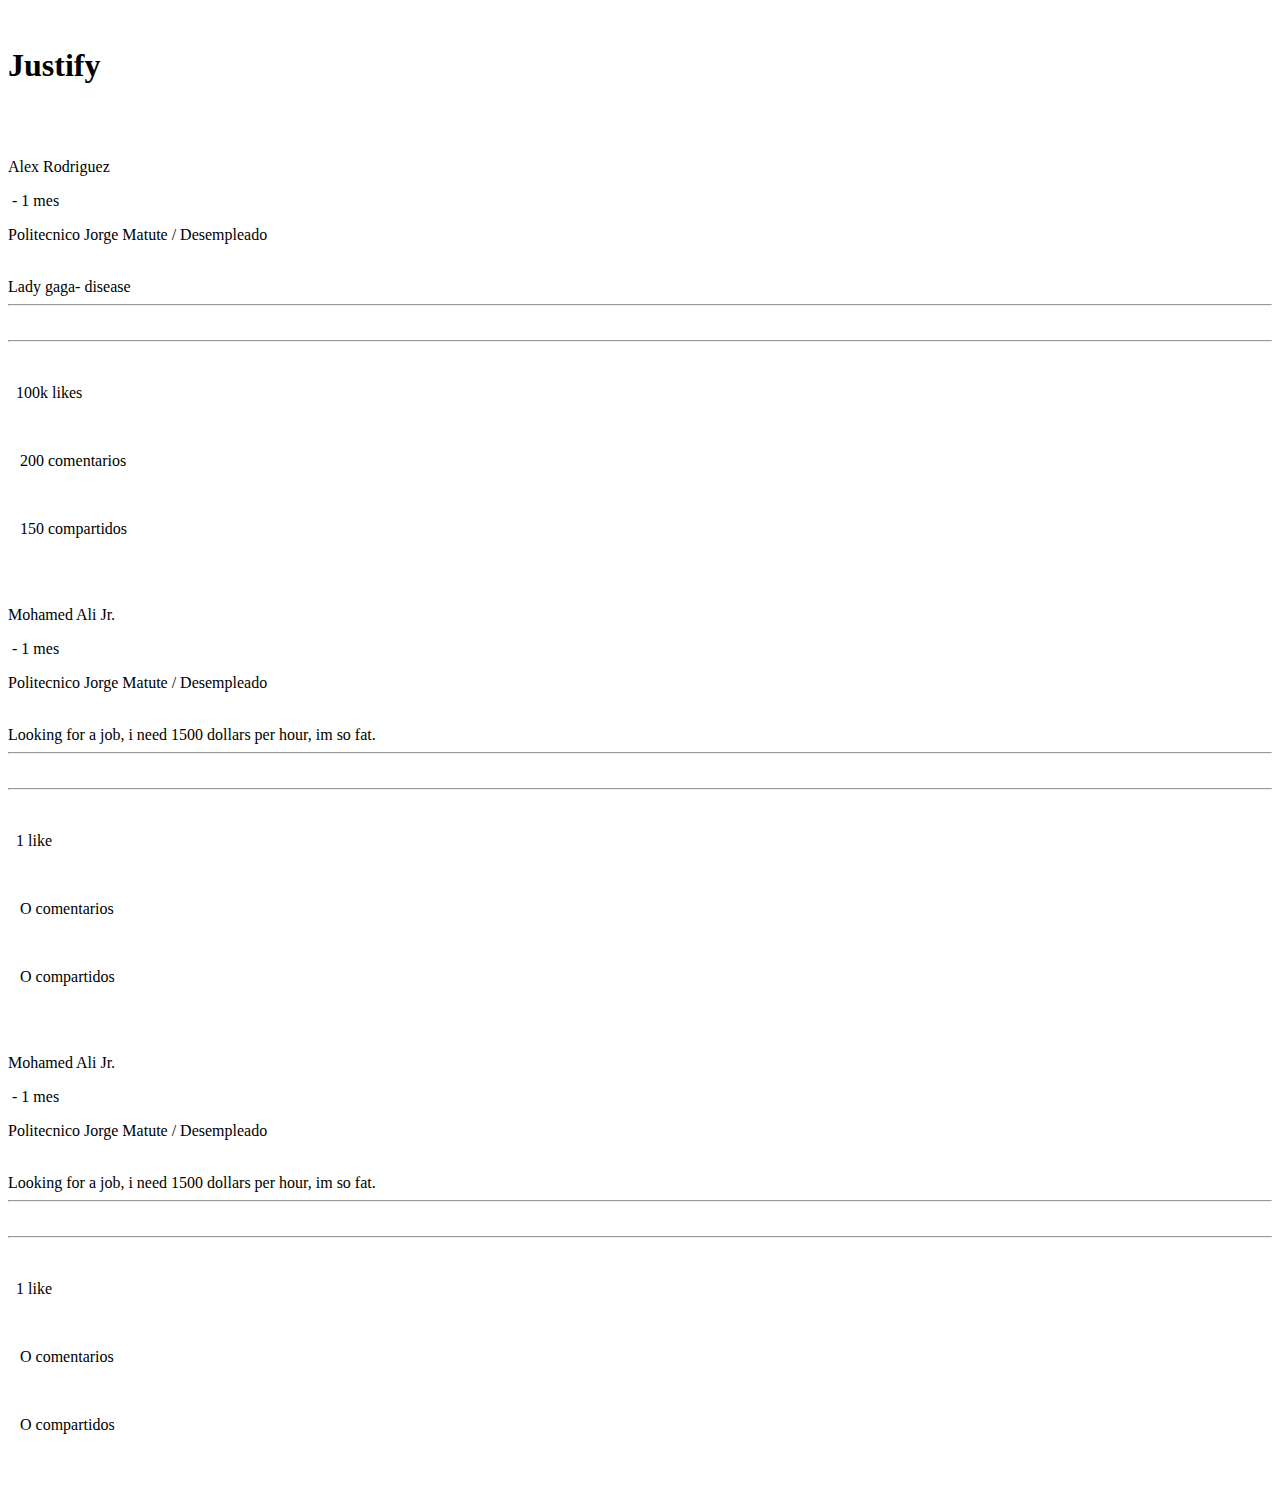
==== juts/html/index.html @ 2f1d670e "Add files via upload" ====
<!DOCTYPE html>
<html lang="en">
<head>
    <meta charset="UTF-8">
    <meta name="viewport" content="width=device-width, initial-scale=1.0">
    <link rel="stylesheet" href="/css/index.css">

    <link rel="preconnect" href="https://fonts.googleapis.com">
    <link rel="preconnect" href="https://fonts.gstatic.com" crossorigin>
    <link href="https://fonts.googleapis.com/css2?family=Bungee+Shade&display=swap" rel="stylesheet">

    <title>Justify</title>
</head>
<body>
    <div class="logo">
        
        <div class="margin">
            <img class="ajustes iconos" src="/img/Logo oficial.png" alt="">
            <h1 class="ache1">Justify</h1>
        </div>
        <img class="ajustes iconos2" src="/img/buscar.png" alt="">
        <img class="mensajes iconos2" src="/img/image.png" alt="">
    </div>
    
    <div class="Publicaciones">

        <div class="perfil-texto">
            <div class="perfil">
                <div class="perfil2">
                    <img class="ftPerfil iconos" src="/img/PerfilAlex.jpeg" alt="">
                    <div class="datos-perfil">
                        <div class="nombre">
                            <p class="NombreU">Alex Rodriguez</p>
                            <p class="chico">&nbsp;- 1 mes</p>
                        </div>
                        <div class="escuela">
                            <p class="chico">Politecnico Jorge Matute / Desempleado</p>
                        </div>
                    </div>
                </div>   
                <div class="EmpleadoSi2"> 
                    <img class="ajustes iconos" src="/img/logopoli2.jpg" alt="">
                    <img class="mensajes iconos2" src="/img/tres-puntos.png" alt="">
                </div>
            </div>
            <div class="texto">
                Lady gaga- disease
            </div>
        </div>
        <hr class="hrPubli">
        <div class="fotos">
            <img class="imagen" src="/img/agregar.png" alt="">
            

        </div>
            <hr class="hrPubli">
        <div class="interaccion">
            <div class="dInt">
                <img class="iconos3" src="/img/corazon.png" alt="">
                <p class="Ticonos3">&nbsp;&nbsp;100k likes</p>
            </div>
            <div class="dInt">
               <img class="iconos3" src="/img/comentario.png" alt="">
                <p class="Ticonos3">&nbsp;&nbsp; 200 comentarios</p>
            </div>

            <div class="dInt">
                <img class="iconos3" src="/img/enviar.png" alt="">
                 <p class="Ticonos3">&nbsp;&nbsp; 150 compartidos</p>
             </div>
            
            <div class="dInt2">
                <img src="/img/opciones.png" alt="" class="iconos3">
            </div>
        </div>
    </div>
    
    <div class="Publicaciones">

        <div class="perfil-texto">
            <div class="perfil">
                <div class="perfil2">
                    <img class="ftPerfil iconos" src="/img/mohamed.png" alt="">
                    <div class="datos-perfil">
                        <div class="nombre">
                            <p class="NombreU">Mohamed Ali Jr.</p>
                            <p class="chico">&nbsp;- 1 mes</p>
                        </div>
                        <div class="escuela">
                            <p class="chico">Politecnico Jorge Matute / Desempleado</p>
                        </div>
                    </div>
                </div>   
                <div class="EmpleadoSi2"> 
                    <img class="ajustes iconos" src="/img/logopoli2.jpg" alt="">
                    <img class="mensajes iconos2" src="/img/tres-puntos.png" alt="">
                </div>
            </div>
            <div class="texto">
                Looking for a job, i need 1500 dollars per hour, im so fat.
            </div>
        </div>
        <hr class="hrPubli">
        <div class="fotos">
            <img class="imagen" src="/img/cv mohamed.webp" alt="">
            <img class="imagen" src="/img/polilogo.jpg" alt="">

        </div>
            <hr class="hrPubli">
        <div class="interaccion">
            <div class="dInt">
                <img class="iconos3" src="/img/me-gusta.png" alt="">
                <p class="Ticonos3">&nbsp;&nbsp;1 like</p>
            </div>
            <div class="dInt">
               <img class="iconos3" src="/img/comentario.png" alt="">
                <p class="Ticonos3">&nbsp;&nbsp; O comentarios</p>
            </div>
            <div class="dInt">
                <img class="iconos3" src="/img/enviar.png" alt="">
                 <p class="Ticonos3">&nbsp;&nbsp; O compartidos</p>
             </div>
            <div class="dInt2">
                <img src="/img/opciones.png" alt="" class="iconos3">
            </div>
        </div>
    </div>

    <div class="Publicaciones">

        <div class="perfil-texto">
            <div class="perfil">
                <div class="perfil2">
                    <img class="ftPerfil iconos" src="/img/mohamed.png" alt="">
                    <div class="datos-perfil">
                        <div class="nombre">
                            <p class="NombreU">Mohamed Ali Jr.</p>
                            <p class="chico">&nbsp;- 1 mes</p>
                        </div>
                        <div class="escuela">
                            <p class="chico">Politecnico Jorge Matute / Desempleado</p>
                        </div>
                    </div>
                </div>   
                <div class="EmpleadoSi2"> 
                    <img class="ajustes iconos" src="/img/logopoli2.jpg" alt="">
                    <img class="mensajes iconos2" src="/img/tres-puntos.png" alt="">
                </div>
            </div>
            <div class="texto">
                Looking for a job, i need 1500 dollars per hour, im so fat.
            </div>
        </div>
        <hr class="hrPubli">
        <div class="fotos">
            <img class="imagen" src="/img/cv mohamed.webp" alt="">
            <img class="imagen" src="/img/polilogo.jpg" alt="">

        </div>
            <hr class="hrPubli">
        <div class="interaccion">
            <div class="dInt">
                <img class="iconos3" src="/img/me-gusta.png" alt="">
                <p class="Ticonos3">&nbsp;&nbsp;1 like</p>
            </div>
            <div class="dInt">
               <img class="iconos3" src="/img/comentario.png" alt="">
                <p class="Ticonos3">&nbsp;&nbsp; O comentarios</p>
            </div>
            <div class="dInt">
                <img class="iconos3" src="/img/enviar.png" alt="">
                 <p class="Ticonos3">&nbsp;&nbsp; O compartidos</p>
             </div>
            <div class="dInt2">
                <img src="/img/opciones.png" alt="" class="iconos3">
            </div>
        </div>
    </div>
    
    <div class="Fin">
        <a class="abajo" href=""><img class="graduado iconos2 abajo" src="/img/perfil.png" alt=""></a>
        <a class="abajo" href="/html/index.html"><img class="casa iconos2 abajo" src="/img/casa.png" alt=""></a>
        <a class="abajo" href=""><img class="trabajo iconos2 abajo" src="/img/agregar.png" alt=""></a>
        <a class="abajo" href="trabajo.html"><img class="trabajo iconos2 abajo" src="/img/trabajo.png" alt=""></a>
        <a class="abajo" href=""><img class="trabajo iconos2 abajo" src="/img/activo.png" alt=""></a>
    </div>
</body>
</html>
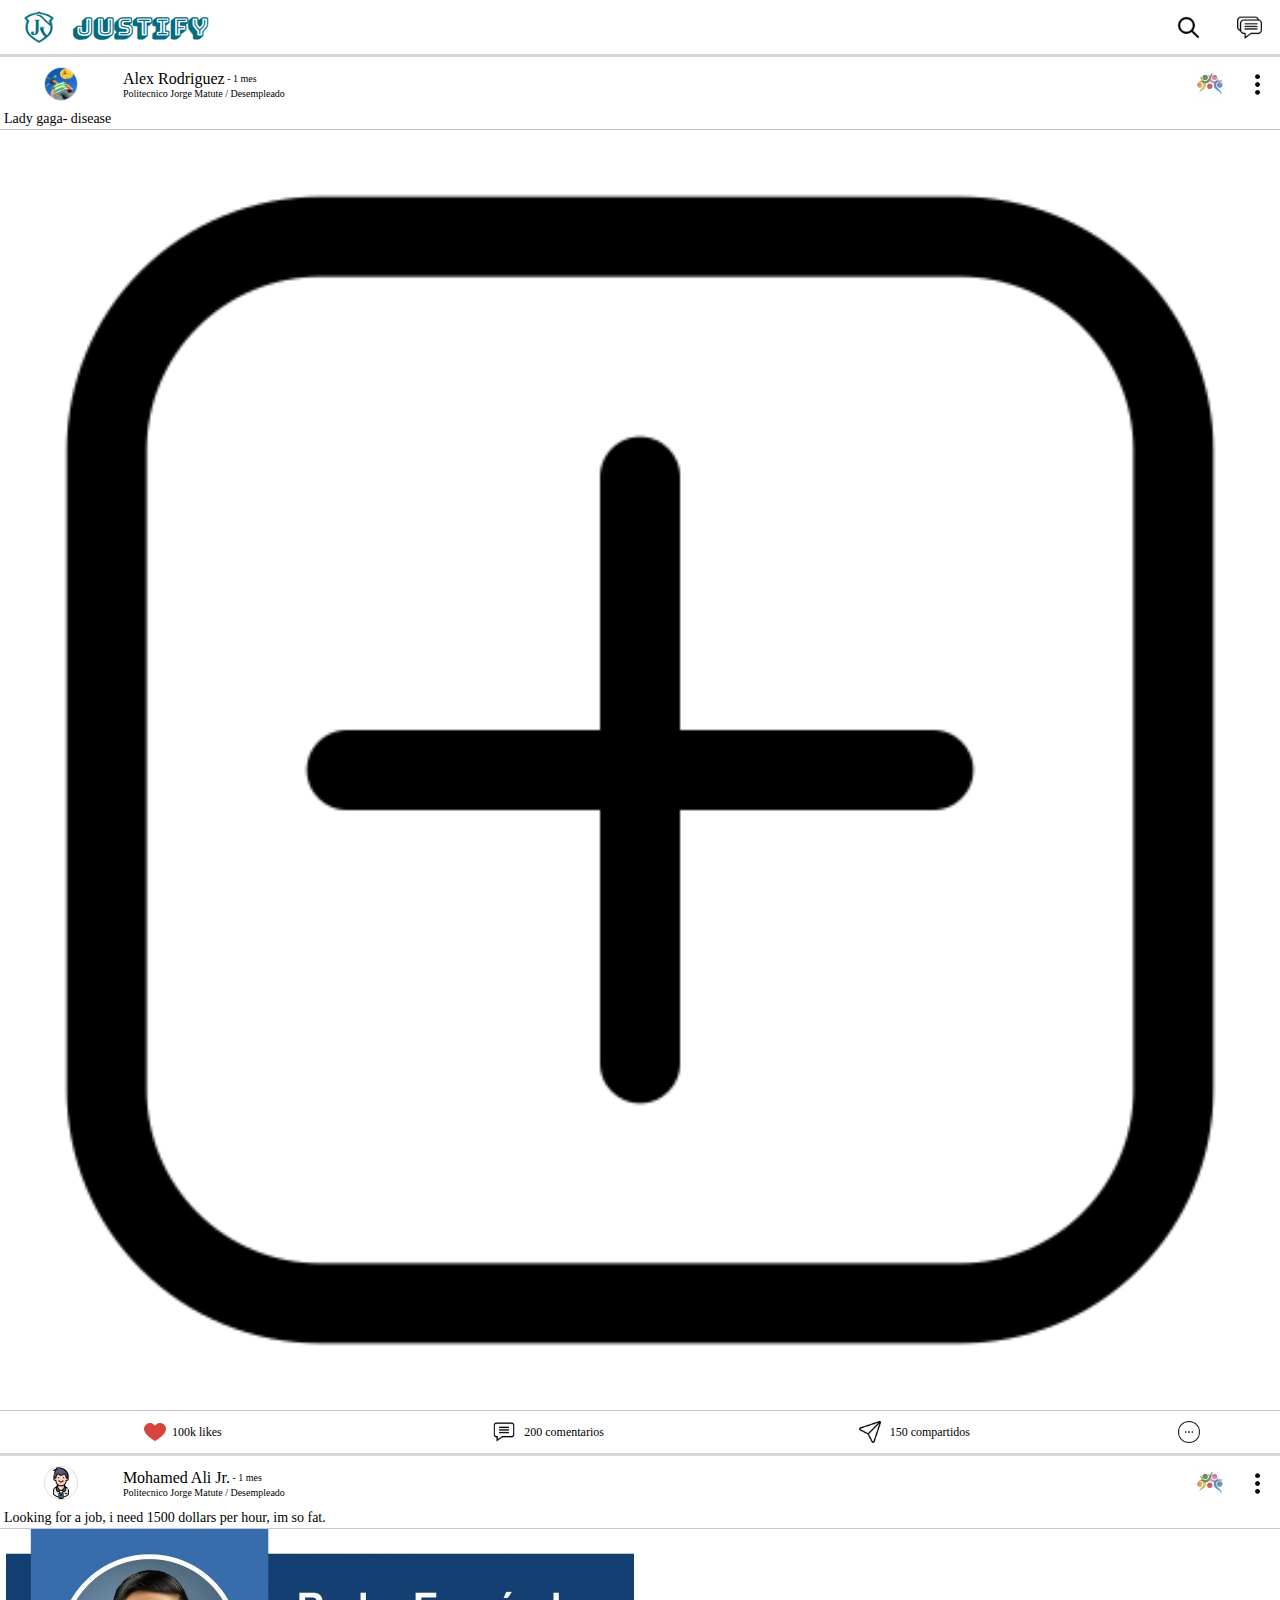
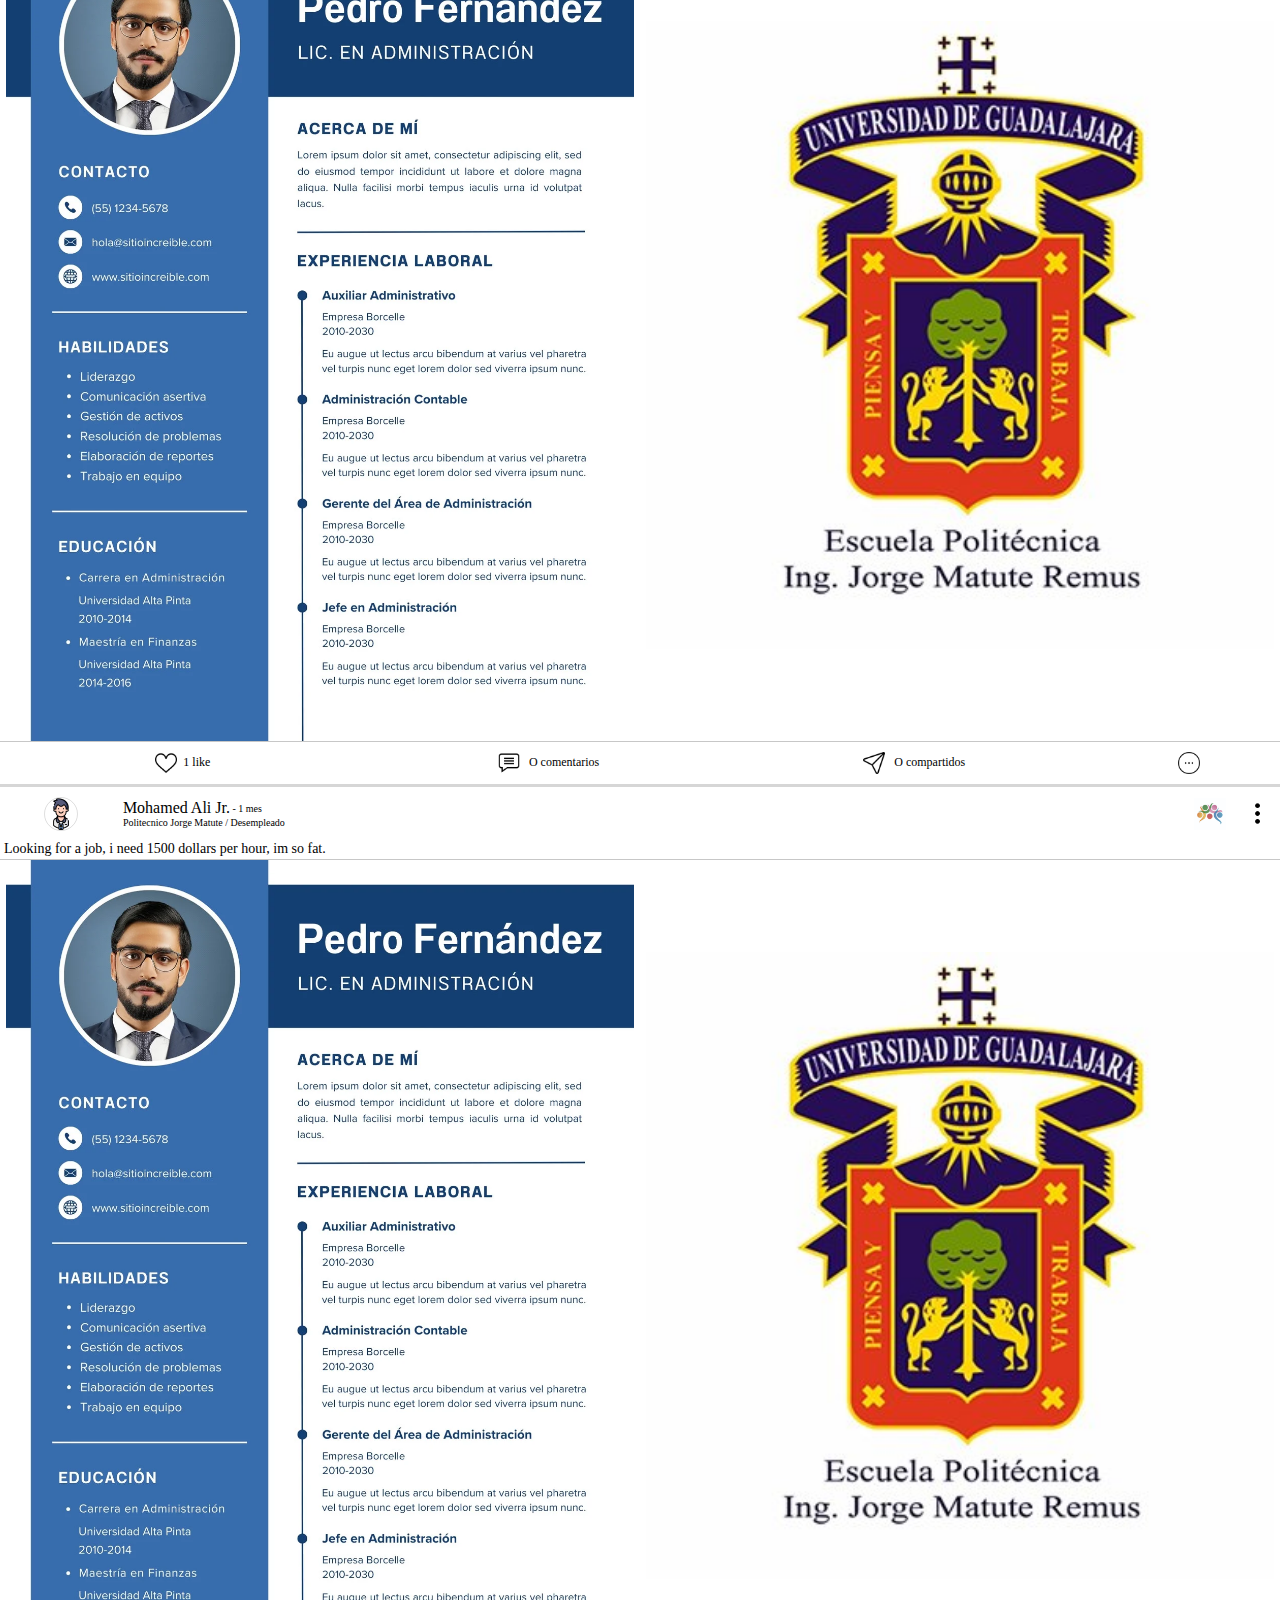
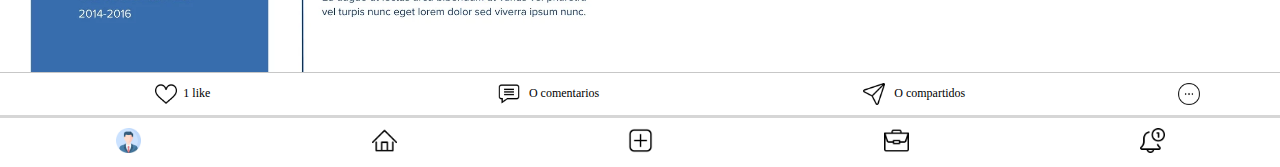
==== commit b10e14ce: "Co-authored-by: Angela212229 <Angela212229@users.noreply.github.com> Co-authored-by: RemMau <RemMau@" ====
--- a/juts/html/index.html
+++ b/juts/html/index.html
@@ -3,7 +3,7 @@
 <head>
     <meta charset="UTF-8">
     <meta name="viewport" content="width=device-width, initial-scale=1.0">
-    <link rel="stylesheet" href="/css/index.css">
+    <link rel="stylesheet" href="/juts/css/index.css">
 
     <link rel="preconnect" href="https://fonts.googleapis.com">
     <link rel="preconnect" href="https://fonts.gstatic.com" crossorigin>
@@ -15,11 +15,11 @@
     <div class="logo">
         
         <div class="margin">
-            <img class="ajustes iconos" src="/img/Logo oficial.png" alt="">
+            <img class="ajustes iconos" src="/juts/img/Logo oficial.png" alt="">
             <h1 class="ache1">Justify</h1>
         </div>
-        <img class="ajustes iconos2" src="/img/buscar.png" alt="">
-        <img class="mensajes iconos2" src="/img/image.png" alt="">
+        <img class="ajustes iconos2" src="/juts/img/buscar.png" alt="">
+        <img class="mensajes iconos2" src="/juts/img/image.png" alt="">
     </div>
     
     <div class="Publicaciones">
@@ -27,7 +27,7 @@
         <div class="perfil-texto">
             <div class="perfil">
                 <div class="perfil2">
-                    <img class="ftPerfil iconos" src="/img/PerfilAlex.jpeg" alt="">
+                    <img class="ftPerfil iconos" src="/juts/img/PerfilAlex.jpeg" alt="">
                     <div class="datos-perfil">
                         <div class="nombre">
                             <p class="NombreU">Alex Rodriguez</p>
@@ -39,8 +39,8 @@
                     </div>
                 </div>   
                 <div class="EmpleadoSi2"> 
-                    <img class="ajustes iconos" src="/img/logopoli2.jpg" alt="">
-                    <img class="mensajes iconos2" src="/img/tres-puntos.png" alt="">
+                    <img class="ajustes iconos" src="/juts/img/logopoli2.jpg" alt="">
+                    <img class="mensajes iconos2" src="/juts/img/tres-puntos.png" alt="">
                 </div>
             </div>
             <div class="texto">
@@ -49,28 +49,28 @@
         </div>
         <hr class="hrPubli">
         <div class="fotos">
-            <img class="imagen" src="/img/agregar.png" alt="">
+            <img class="imagen" src="/juts/img/agregar.png" alt="">
             
 
         </div>
             <hr class="hrPubli">
         <div class="interaccion">
             <div class="dInt">
-                <img class="iconos3" src="/img/corazon.png" alt="">
+                <img class="iconos3" src="/juts/img/corazon.png" alt="">
                 <p class="Ticonos3">&nbsp;&nbsp;100k likes</p>
             </div>
             <div class="dInt">
-               <img class="iconos3" src="/img/comentario.png" alt="">
+               <img class="iconos3" src="/juts/img/comentario.png" alt="">
                 <p class="Ticonos3">&nbsp;&nbsp; 200 comentarios</p>
             </div>
 
             <div class="dInt">
-                <img class="iconos3" src="/img/enviar.png" alt="">
+                <img class="iconos3" src="/juts/img/enviar.png" alt="">
                  <p class="Ticonos3">&nbsp;&nbsp; 150 compartidos</p>
              </div>
             
             <div class="dInt2">
-                <img src="/img/opciones.png" alt="" class="iconos3">
+                <img src="/juts/img/opciones.png" alt="" class="iconos3">
             </div>
         </div>
     </div>
@@ -80,7 +80,7 @@
         <div class="perfil-texto">
             <div class="perfil">
                 <div class="perfil2">
-                    <img class="ftPerfil iconos" src="/img/mohamed.png" alt="">
+                    <img class="ftPerfil iconos" src="/juts/img/mohamed.png" alt="">
                     <div class="datos-perfil">
                         <div class="nombre">
                             <p class="NombreU">Mohamed Ali Jr.</p>
@@ -92,8 +92,8 @@
                     </div>
                 </div>   
                 <div class="EmpleadoSi2"> 
-                    <img class="ajustes iconos" src="/img/logopoli2.jpg" alt="">
-                    <img class="mensajes iconos2" src="/img/tres-puntos.png" alt="">
+                    <img class="ajustes iconos" src="/juts/img/logopoli2.jpg" alt="">
+                    <img class="mensajes iconos2" src="/juts/img/tres-puntos.png" alt="">
                 </div>
             </div>
             <div class="texto">
@@ -102,26 +102,26 @@
         </div>
         <hr class="hrPubli">
         <div class="fotos">
-            <img class="imagen" src="/img/cv mohamed.webp" alt="">
-            <img class="imagen" src="/img/polilogo.jpg" alt="">
+            <img class="imagen" src="/juts/img/cv mohamed.webp" alt="">
+            <img class="imagen" src="/juts/img/polilogo.jpg" alt="">
 
         </div>
             <hr class="hrPubli">
         <div class="interaccion">
             <div class="dInt">
-                <img class="iconos3" src="/img/me-gusta.png" alt="">
+                <img class="iconos3" src="/juts/img/me-gusta.png" alt="">
                 <p class="Ticonos3">&nbsp;&nbsp;1 like</p>
             </div>
             <div class="dInt">
-               <img class="iconos3" src="/img/comentario.png" alt="">
+               <img class="iconos3" src="/juts/img/comentario.png" alt="">
                 <p class="Ticonos3">&nbsp;&nbsp; O comentarios</p>
             </div>
             <div class="dInt">
-                <img class="iconos3" src="/img/enviar.png" alt="">
+                <img class="iconos3" src="/juts/img/enviar.png" alt="">
                  <p class="Ticonos3">&nbsp;&nbsp; O compartidos</p>
              </div>
             <div class="dInt2">
-                <img src="/img/opciones.png" alt="" class="iconos3">
+                <img src="/juts/img/opciones.png" alt="" class="iconos3">
             </div>
         </div>
     </div>
@@ -131,7 +131,7 @@
         <div class="perfil-texto">
             <div class="perfil">
                 <div class="perfil2">
-                    <img class="ftPerfil iconos" src="/img/mohamed.png" alt="">
+                    <img class="ftPerfil iconos" src="/juts/img/mohamed.png" alt="">
                     <div class="datos-perfil">
                         <div class="nombre">
                             <p class="NombreU">Mohamed Ali Jr.</p>
@@ -143,8 +143,8 @@
                     </div>
                 </div>   
                 <div class="EmpleadoSi2"> 
-                    <img class="ajustes iconos" src="/img/logopoli2.jpg" alt="">
-                    <img class="mensajes iconos2" src="/img/tres-puntos.png" alt="">
+                    <img class="ajustes iconos" src="/juts/img/logopoli2.jpg" alt="">
+                    <img class="mensajes iconos2" src="/juts/img/tres-puntos.png" alt="">
                 </div>
             </div>
             <div class="texto">
@@ -153,36 +153,36 @@
         </div>
         <hr class="hrPubli">
         <div class="fotos">
-            <img class="imagen" src="/img/cv mohamed.webp" alt="">
-            <img class="imagen" src="/img/polilogo.jpg" alt="">
+            <img class="imagen" src="/juts/img/cv mohamed.webp" alt="">
+            <img class="imagen" src="/juts/img/polilogo.jpg" alt="">
 
         </div>
             <hr class="hrPubli">
         <div class="interaccion">
             <div class="dInt">
-                <img class="iconos3" src="/img/me-gusta.png" alt="">
+                <img class="iconos3" src="/juts/img/me-gusta.png" alt="">
                 <p class="Ticonos3">&nbsp;&nbsp;1 like</p>
             </div>
             <div class="dInt">
-               <img class="iconos3" src="/img/comentario.png" alt="">
+               <img class="iconos3" src="/juts/img/comentario.png" alt="">
                 <p class="Ticonos3">&nbsp;&nbsp; O comentarios</p>
             </div>
             <div class="dInt">
-                <img class="iconos3" src="/img/enviar.png" alt="">
+                <img class="iconos3" src="/juts/img/enviar.png" alt="">
                  <p class="Ticonos3">&nbsp;&nbsp; O compartidos</p>
              </div>
             <div class="dInt2">
-                <img src="/img/opciones.png" alt="" class="iconos3">
+                <img src="/juts/img/opciones.png" alt="" class="iconos3">
             </div>
         </div>
     </div>
     
     <div class="Fin">
-        <a class="abajo" href=""><img class="graduado iconos2 abajo" src="/img/perfil.png" alt=""></a>
-        <a class="abajo" href="/html/index.html"><img class="casa iconos2 abajo" src="/img/casa.png" alt=""></a>
-        <a class="abajo" href=""><img class="trabajo iconos2 abajo" src="/img/agregar.png" alt=""></a>
-        <a class="abajo" href="trabajo.html"><img class="trabajo iconos2 abajo" src="/img/trabajo.png" alt=""></a>
-        <a class="abajo" href=""><img class="trabajo iconos2 abajo" src="/img/activo.png" alt=""></a>
+        <a class="abajo" href=""><img class="graduado iconos2 abajo" src="/juts/img/perfil.png" alt=""></a>
+        <a class="abajo" href="/html/index.html"><img class="casa iconos2 abajo" src="/juts/img/casa.png" alt=""></a>
+        <a class="abajo" href=""><img class="trabajo iconos2 abajo" src="/juts/img/agregar.png" alt=""></a>
+        <a class="abajo" href="trabajo.html"><img class="trabajo iconos2 abajo" src="/juts/img/trabajo.png" alt=""></a>
+        <a class="abajo" href=""><img class="trabajo iconos2 abajo" src="/juts/img/activo.png" alt=""></a>
     </div>
 </body>
 </html>--- a/juts/css/index.css
+++ b/juts/css/index.css
@@ -0,0 +1,319 @@
+*{
+    padding: 0;
+    margin: 0;
+}
+
+body{
+    background-color: rgb(214, 214, 214);
+    height: 100%;
+}
+.logo{
+    background: white;
+    height: 6%;
+    padding: 10px 0;
+    display: flex;
+    align-items: center;
+}
+
+.Publicaciones{
+    background: white;
+    height: 44%;
+    margin: 3px 0 3px 0;
+}
+
+.Publicaciones-2{
+    background: rgba(255, 255, 255, 0);
+    height: 44%;
+    margin: 1px 0 1px 0;
+}
+
+.Fin{
+    background: white;
+    padding: 10px 0;
+    display: flex;
+    align-items: center;
+}
+.margin{
+    margin: auto;
+    margin-left: 5px;
+    display: flex;
+    align-items: center;
+    color: #026C80;
+}
+.iconos{
+    width: 32px;
+    height: 32px;
+    margin: 0 5%;
+}
+.ache1{
+    margin: auto;
+    font-size: 25px;
+    font-family: "Bungee Shade";
+}
+.abajo{
+    margin: auto;
+}
+
+.chico{
+    font-size: 10px;
+}
+.nombre{
+    display: flex;
+    align-items: center;
+}
+
+.perfil{
+    display: flex;
+    align-items: center;
+    margin: auto;
+    padding: 10px 0;
+}
+.perfil2{
+    width: 70%;
+    display: flex;
+    align-items: center;
+}
+.EmpleadoSi2{
+    width: 30%;
+    display: flex;
+    justify-content: right;
+    align-items: center;
+    padding-right: 10px;
+}
+
+.ftPerfil{
+    border: solid rgba(0, 0, 0,.13) 1px;
+    border-radius: 100%;
+}
+
+.EmpleadoSi{
+    color: rgb(14, 184, 14);
+    text-align: right;
+    margin: auto;
+    margin-right: 5%;
+}
+
+.EmpleadoNo{
+    color: rgb(150, 18, 8);
+    text-align: right;
+    margin: auto;
+    margin-right: 5%;
+}
+
+.texto{
+    text-align: left;
+    font-size: 14px;
+    margin-left: 4px;
+    margin-bottom: 2px;
+    
+}
+
+.imagen{
+    height: 100%;
+    width: 49%;
+    
+    margin: auto;
+}
+
+.fotos{
+    display: flex;
+    padding: 0px 0;
+}
+
+.fotos img:nth-child(1):nth-last-child(1) {
+    width: 100%; 
+    
+}
+
+.fotos img:nth-child(1):nth-last-child(2),
+.fotos img:nth-child(2):nth-last-child(1) {
+    width: 49%; 
+}
+
+.hrPubli{
+    border: none;
+    background-color: rgb(199, 199, 199);
+    height: 1px;
+}
+
+.interaccion{
+    display: flex;
+    align-items: center;
+    padding: 10px 0;
+    margin: auto;
+}
+.iconos2{
+    width: 25px;
+    height: 25px;
+}
+.iconos3{
+    width: 22px;
+    height: 22px;
+}
+
+.Ticonos3{
+font-size: 12px;
+}
+
+.dInt{
+    display: flex;
+    align-items: center;
+    width: 40%;
+    justify-content: center;
+}
+
+.dInt2{
+    display: flex;
+    align-items: center;
+    width: 20%;
+    justify-content: center;
+}
+.logo img{
+    margin: 0 18px;
+}
+.estado{
+    color: blueviolet;
+}
+.negro{
+    color: black;
+}
+
+
+
+
+.empleos-todo{
+    background-color: white;
+    margin-top: 2px;
+    padding: 20px 0px;
+}
+
+.busqueda-empleo{
+    margin: auto;
+    background-color: white;
+    display: flex;
+    justify-content: center;
+    align-items: center;
+    padding: 5px;
+    width: 93% !important;
+    max-width: 93% !important;
+    border: 1px solid rgb(157, 157, 157);
+    border-radius: 4px;
+}
+.empleos-parati{
+    display: flex;
+    padding: 20px 0 0;
+}
+.empleos-parati p{
+    font-size: 15px;
+    margin: auto;
+    text-align: center;
+    padding: 5px;
+    width: 35%;
+    font-family: Arial, Helvetica, sans-serif;
+}
+
+.input-busqueda-empleo::placeholder, .boton-busqueda-empleo{
+    font-size: 14px;
+}
+
+.variable2{
+    border-bottom: 4px solid #026C80;
+}
+
+.input-busqueda-empleo, .boton-busqueda-empleo{
+    border: none;
+}
+.input-busqueda-empleo{
+    margin: 0 15px;
+    max-width: 30%;
+}
+
+.boton-busqueda-empleo{
+    background-color: #026C80;
+    color: white;
+    border-radius: 2px;
+    padding: 3px 10px;
+}
+
+.trabajos{
+    background-color: white;
+    margin:  auto;
+    padding: 3px 5px;
+}
+
+.trabajo-div{
+    border: 1px solid rgb(205, 204, 204);
+    border-radius: 7px;
+}
+
+.dinero{
+    color: rgb(9, 153, 9);
+}
+.caracteristicas-div{
+    max-width: 95%;
+    display: flex;
+    margin: 10px auto;
+}
+
+.caracteristicas{
+    background-color: #026C80;
+    color: rgb(255, 255, 255);
+    margin: auto;
+    padding: 2px 22px;
+    border-radius: 2px;
+}
+
+.descripcion-div{
+    max-width: 80%;
+    margin: 15px auto;
+}
+
+.trabajo-tipo{
+    display: flex;
+    align-items: center;
+}
+
+.foto-empresa-datos{
+    display: flex;
+    align-items: center;
+}
+.iconosE{
+    width: 35px;
+    height: 35px;
+    margin-right:7px;
+    box-shadow: 0px 5px 4px rgb(166, 166, 166);
+}
+
+.datos-trabajo{
+    display: flex;
+    align-items: center;
+}
+
+.trabajo-div{
+    padding: 7px;
+}
+.caracteristicas-p{
+    font-weight: 600;
+    font-size: 11px;
+    font-weight: 700;
+    font-family: "Inter";
+}
+
+.letra-trabajo{
+    color: black;
+    font-family: 'Franklin Gothic Medium', 'Arial Narrow', Arial, sans-serif;
+    font-family: system-ui, -apple-system, BlinkMacSystemFont, 'Segoe UI', Roboto, Oxygen, Ubuntu, Cantarell, 'Open Sans', 'Helvetica Neue', sans-serif;
+    font-weight: 400;
+}
+
+.ganancias{
+    margin: auto;
+    font-family: 'Gill Sans', 'Gill Sans MT', Calibri, 'Trebuchet MS', sans-serif;
+    font-size: 14px;
+    
+}
+
+.letra-descripcion{
+    font-size: 13px;
+    font-family: Arial, Helvetica, sans-serif;
+}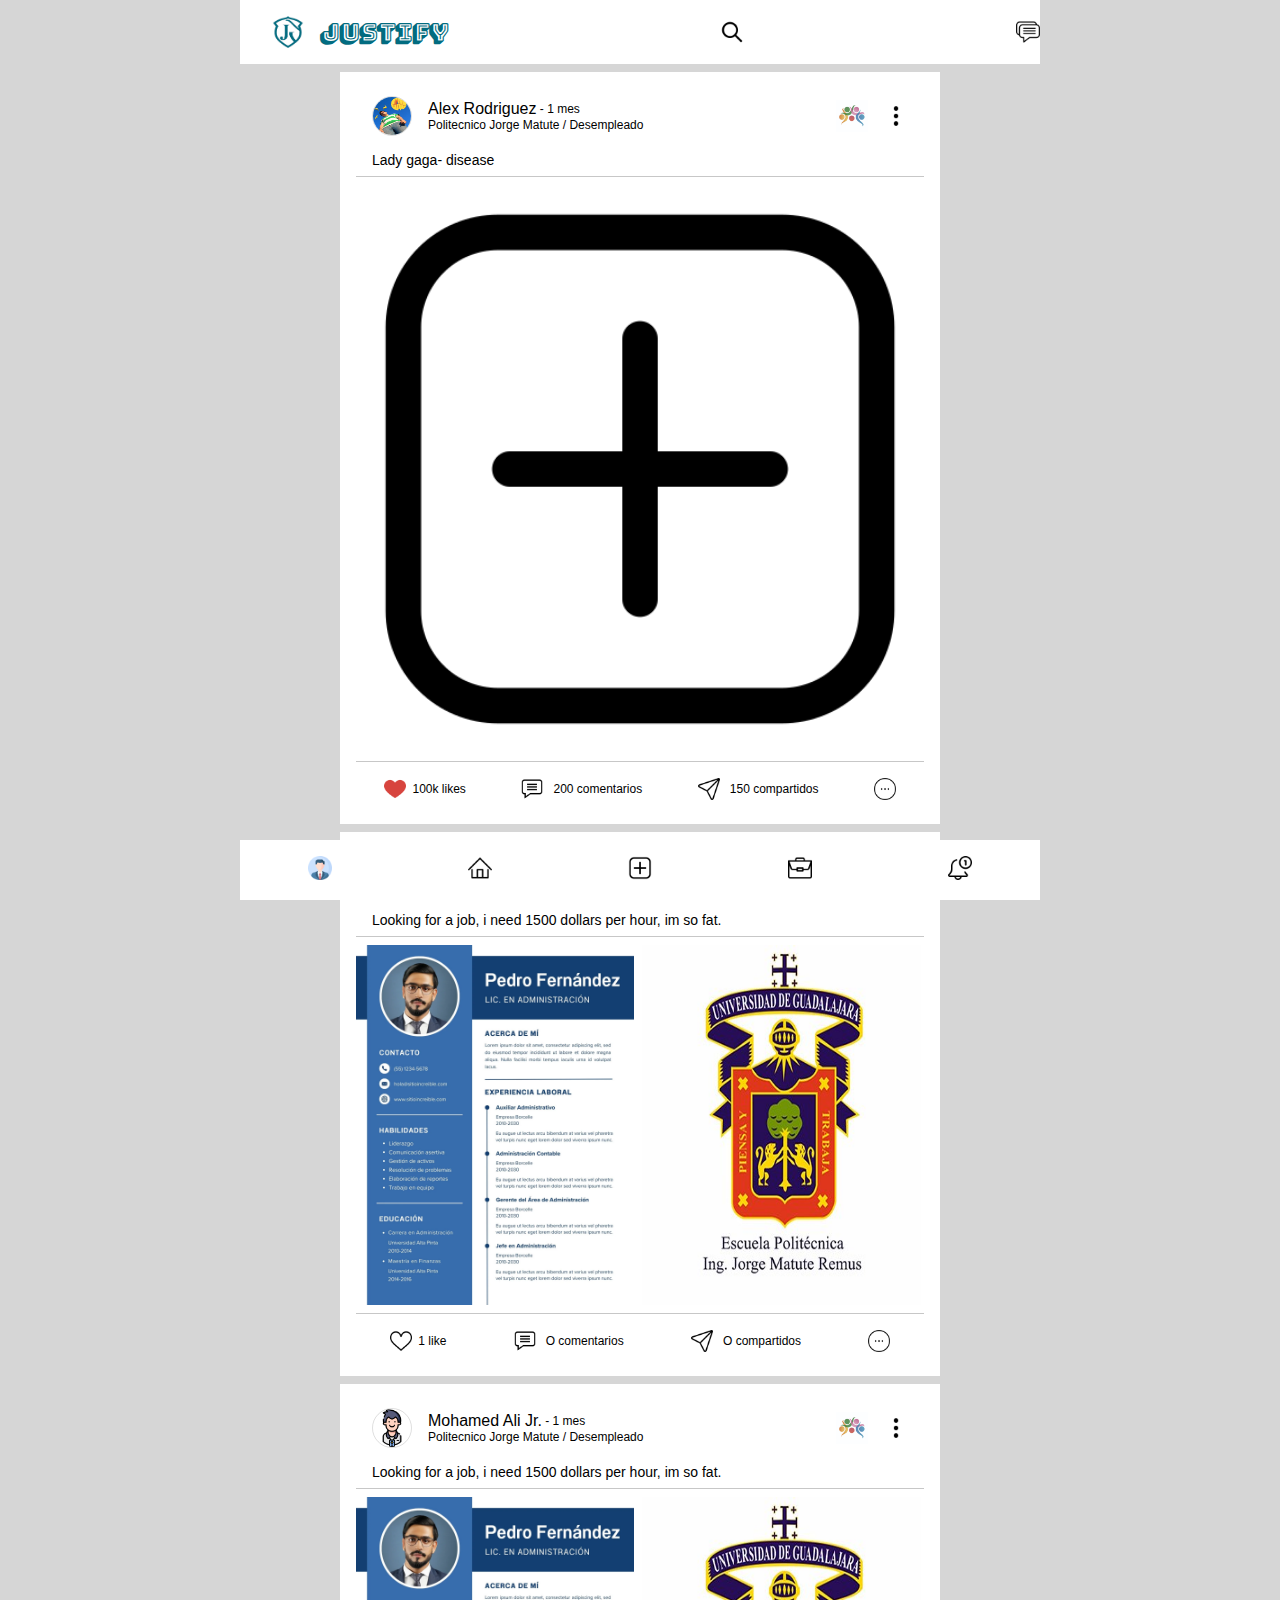
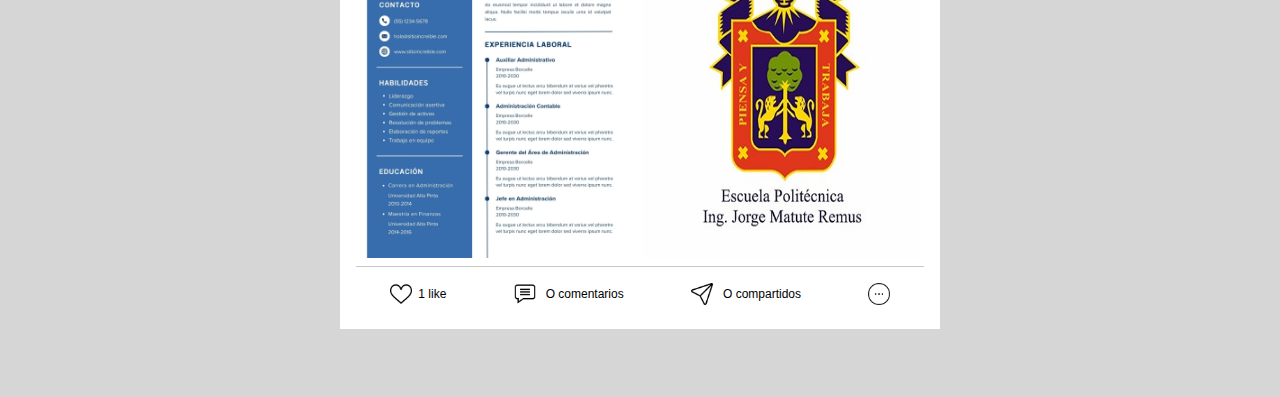
==== commit 78ea7d3d: "Adaptacion para diferentes tamaños de pantalla" ====
--- a/juts/html/index.html
+++ b/juts/html/index.html
@@ -9,7 +9,7 @@
     <link rel="preconnect" href="https://fonts.gstatic.com" crossorigin>
     <link href="https://fonts.googleapis.com/css2?family=Bungee+Shade&display=swap" rel="stylesheet">
 
-    <title>Justify</title>
+    <title>Justify 1234 dale commit</title>
 </head>
 <body>
     <div class="logo">
@@ -60,14 +60,14 @@
                 <p class="Ticonos3">&nbsp;&nbsp;100k likes</p>
             </div>
             <div class="dInt">
-               <img class="iconos3" src="/juts/img/comentario.png" alt="">
+                <img class="iconos3" src="/juts/img/comentario.png" alt="">
                 <p class="Ticonos3">&nbsp;&nbsp; 200 comentarios</p>
             </div>
 
             <div class="dInt">
                 <img class="iconos3" src="/juts/img/enviar.png" alt="">
-                 <p class="Ticonos3">&nbsp;&nbsp; 150 compartidos</p>
-             </div>
+                <p class="Ticonos3">&nbsp;&nbsp; 150 compartidos</p>
+            </div>
             
             <div class="dInt2">
                 <img src="/juts/img/opciones.png" alt="" class="iconos3">
@@ -113,13 +113,13 @@
                 <p class="Ticonos3">&nbsp;&nbsp;1 like</p>
             </div>
             <div class="dInt">
-               <img class="iconos3" src="/juts/img/comentario.png" alt="">
+                <img class="iconos3" src="/juts/img/comentario.png" alt="">
                 <p class="Ticonos3">&nbsp;&nbsp; O comentarios</p>
             </div>
             <div class="dInt">
                 <img class="iconos3" src="/juts/img/enviar.png" alt="">
-                 <p class="Ticonos3">&nbsp;&nbsp; O compartidos</p>
-             </div>
+                <p class="Ticonos3">&nbsp;&nbsp; O compartidos</p>
+            </div>
             <div class="dInt2">
                 <img src="/juts/img/opciones.png" alt="" class="iconos3">
             </div>
@@ -164,13 +164,13 @@
                 <p class="Ticonos3">&nbsp;&nbsp;1 like</p>
             </div>
             <div class="dInt">
-               <img class="iconos3" src="/juts/img/comentario.png" alt="">
+                <img class="iconos3" src="/juts/img/comentario.png" alt="">
                 <p class="Ticonos3">&nbsp;&nbsp; O comentarios</p>
             </div>
             <div class="dInt">
                 <img class="iconos3" src="/juts/img/enviar.png" alt="">
-                 <p class="Ticonos3">&nbsp;&nbsp; O compartidos</p>
-             </div>
+                <p class="Ticonos3">&nbsp;&nbsp; O compartidos</p>
+            </div>
             <div class="dInt2">
                 <img src="/juts/img/opciones.png" alt="" class="iconos3">
             </div>
--- a/juts/css/index.css
+++ b/juts/css/index.css
@@ -1,319 +1,240 @@
-*{
+* {
     padding: 0;
     margin: 0;
-}
-
-body{
+    box-sizing: border-box; /* Añadido para que padding/margin no afecten el tamaño total */
+}
+
+body {
     background-color: rgb(214, 214, 214);
-    height: 100%;
-}
-.logo{
+    min-height: 100vh; /* Cambiado de height a min-height para flexibilidad */
+    font-family: Arial, sans-serif; /* Fuente por defecto para consistencia */
+}
+
+.logo {
     background: white;
-    height: 6%;
-    padding: 10px 0;
-    display: flex;
-    align-items: center;
-}
-
-.Publicaciones{
+    padding: 1rem 0; /* Usamos rem para escalabilidad */
+    display: flex;
+    align-items: center;
+    justify-content: space-between; /* Distribuimos mejor los elementos */
+    flex-wrap: wrap; /* Permitimos que se ajuste en pantallas pequeñas */
+}
+
+.Publicaciones {
     background: white;
-    height: 44%;
-    margin: 3px 0 3px 0;
-}
-
-.Publicaciones-2{
-    background: rgba(255, 255, 255, 0);
-    height: 44%;
-    margin: 1px 0 1px 0;
-}
-
-.Fin{
+    margin: 0.5rem 0; /* Reducido y usando rem */
+    padding: 1rem; /* Añadido padding para mejor espaciado interno */
+}
+
+.Fin {
     background: white;
-    padding: 10px 0;
-    display: flex;
-    align-items: center;
-}
-.margin{
-    margin: auto;
-    margin-left: 5px;
+    padding: 1rem 0;
+    display: flex;
+    justify-content: space-around; /* Mejor distribución de íconos */
+    position: sticky; /* Opcional: fija el footer en la parte inferior */
+    bottom: 0;
+}
+
+.margin {
+    margin-left: 1rem;
     display: flex;
     align-items: center;
     color: #026C80;
 }
-.iconos{
-    width: 32px;
-    height: 32px;
-    margin: 0 5%;
-}
-.ache1{
-    margin: auto;
-    font-size: 25px;
-    font-family: "Bungee Shade";
-}
-.abajo{
-    margin: auto;
-}
-
-.chico{
-    font-size: 10px;
-}
-.nombre{
-    display: flex;
-    align-items: center;
-}
-
-.perfil{
-    display: flex;
-    align-items: center;
-    margin: auto;
-    padding: 10px 0;
-}
-.perfil2{
-    width: 70%;
-    display: flex;
-    align-items: center;
-}
-.EmpleadoSi2{
-    width: 30%;
-    display: flex;
-    justify-content: right;
-    align-items: center;
-    padding-right: 10px;
-}
-
-.ftPerfil{
-    border: solid rgba(0, 0, 0,.13) 1px;
-    border-radius: 100%;
-}
-
-.EmpleadoSi{
-    color: rgb(14, 184, 14);
-    text-align: right;
-    margin: auto;
-    margin-right: 5%;
-}
-
-.EmpleadoNo{
-    color: rgb(150, 18, 8);
-    text-align: right;
-    margin: auto;
-    margin-right: 5%;
-}
-
-.texto{
+
+.iconos {
+    width: 2rem; /* Usamos rem para escalabilidad */
+    height: 2rem;
+    margin: 0 1rem;
+}
+
+.ache1 {
+    font-size: 1.5rem; /* Escalable */
+    font-family: "Bungee Shade", sans-serif;
+}
+
+.abajo {
+    margin: 0 1rem;
+}
+
+.chico {
+    font-size: 0.75rem; /* Escalable */
+}
+
+.nombre {
+    display: flex;
+    align-items: center;
+}
+
+.perfil {
+    display: flex;
+    justify-content: space-between;
+    align-items: center;
+    padding: 0.5rem 0;
+}
+
+.perfil2 {
+    display: flex;
+    align-items: center;
+    flex: 1; /* Permite que crezca o se encoja según el espacio */
+}
+
+.EmpleadoSi2 {
+    display: flex;
+    justify-content: flex-end;
+    align-items: center;
+    padding-right: 1rem;
+}
+
+.ftPerfil {
+    border: solid rgba(0, 0, 0, 0.13) 1px;
+    border-radius: 50%;
+    width: 2.5rem; /* Escalable */
+    height: 2.5rem;
+}
+
+.texto {
     text-align: left;
-    font-size: 14px;
-    margin-left: 4px;
-    margin-bottom: 2px;
-    
-}
-
-.imagen{
-    height: 100%;
-    width: 49%;
-    
-    margin: auto;
-}
-
-.fotos{
-    display: flex;
-    padding: 0px 0;
+    font-size: 0.875rem; /* Escalable */
+    margin: 0.5rem 1rem;
+}
+
+.imagen {
+    max-width: 100%; /* Asegura que las imágenes no desborden */
+    height: auto; /* Mantiene proporciones */
+}
+
+.fotos {
+    display: flex;
+    flex-wrap: wrap; /* Permite que las imágenes se ajusten en pantallas pequeñas */
+    gap: 0.5rem; /* Espacio entre imágenes */
 }
 
 .fotos img:nth-child(1):nth-last-child(1) {
-    width: 100%; 
-    
+    width: 100%;
 }
 
 .fotos img:nth-child(1):nth-last-child(2),
 .fotos img:nth-child(2):nth-last-child(1) {
-    width: 49%; 
-}
-
-.hrPubli{
+    width: 49%;
+}
+
+.hrPubli {
     border: none;
     background-color: rgb(199, 199, 199);
     height: 1px;
-}
-
-.interaccion{
-    display: flex;
-    align-items: center;
-    padding: 10px 0;
-    margin: auto;
-}
-.iconos2{
-    width: 25px;
-    height: 25px;
-}
-.iconos3{
-    width: 22px;
-    height: 22px;
-}
-
-.Ticonos3{
-font-size: 12px;
-}
-
-.dInt{
-    display: flex;
-    align-items: center;
-    width: 40%;
+    margin: 0.5rem 0;
+}
+
+.interaccion {
+    display: flex;
+    justify-content: space-around;
+    align-items: center;
+    padding: 0.5rem 0;
+}
+
+.iconos2 {
+    width: 1.5rem;
+    height: 1.5rem;
+}
+
+.iconos3 {
+    width: 1.375rem;
+    height: 1.375rem;
+}
+
+.Ticonos3 {
+    font-size: 0.75rem;
+}
+
+.dInt, .dInt2 {
+    display: flex;
+    align-items: center;
     justify-content: center;
 }
 
-.dInt2{
-    display: flex;
-    align-items: center;
-    width: 20%;
-    justify-content: center;
-}
-.logo img{
-    margin: 0 18px;
-}
-.estado{
-    color: blueviolet;
-}
-.negro{
-    color: black;
-}
-
-
-
-
-.empleos-todo{
-    background-color: white;
-    margin-top: 2px;
-    padding: 20px 0px;
-}
-
-.busqueda-empleo{
-    margin: auto;
-    background-color: white;
-    display: flex;
-    justify-content: center;
-    align-items: center;
-    padding: 5px;
-    width: 93% !important;
-    max-width: 93% !important;
-    border: 1px solid rgb(157, 157, 157);
-    border-radius: 4px;
-}
-.empleos-parati{
-    display: flex;
-    padding: 20px 0 0;
-}
-.empleos-parati p{
-    font-size: 15px;
-    margin: auto;
-    text-align: center;
-    padding: 5px;
-    width: 35%;
-    font-family: Arial, Helvetica, sans-serif;
-}
-
-.input-busqueda-empleo::placeholder, .boton-busqueda-empleo{
-    font-size: 14px;
-}
-
-.variable2{
-    border-bottom: 4px solid #026C80;
-}
-
-.input-busqueda-empleo, .boton-busqueda-empleo{
-    border: none;
-}
-.input-busqueda-empleo{
-    margin: 0 15px;
-    max-width: 30%;
-}
-
-.boton-busqueda-empleo{
-    background-color: #026C80;
-    color: white;
-    border-radius: 2px;
-    padding: 3px 10px;
-}
-
-.trabajos{
-    background-color: white;
-    margin:  auto;
-    padding: 3px 5px;
-}
-
-.trabajo-div{
-    border: 1px solid rgb(205, 204, 204);
-    border-radius: 7px;
-}
-
-.dinero{
-    color: rgb(9, 153, 9);
-}
-.caracteristicas-div{
-    max-width: 95%;
-    display: flex;
-    margin: 10px auto;
-}
-
-.caracteristicas{
-    background-color: #026C80;
-    color: rgb(255, 255, 255);
-    margin: auto;
-    padding: 2px 22px;
-    border-radius: 2px;
-}
-
-.descripcion-div{
-    max-width: 80%;
-    margin: 15px auto;
-}
-
-.trabajo-tipo{
-    display: flex;
-    align-items: center;
-}
-
-.foto-empresa-datos{
-    display: flex;
-    align-items: center;
-}
-.iconosE{
-    width: 35px;
-    height: 35px;
-    margin-right:7px;
-    box-shadow: 0px 5px 4px rgb(166, 166, 166);
-}
-
-.datos-trabajo{
-    display: flex;
-    align-items: center;
-}
-
-.trabajo-div{
-    padding: 7px;
-}
-.caracteristicas-p{
-    font-weight: 600;
-    font-size: 11px;
-    font-weight: 700;
-    font-family: "Inter";
-}
-
-.letra-trabajo{
-    color: black;
-    font-family: 'Franklin Gothic Medium', 'Arial Narrow', Arial, sans-serif;
-    font-family: system-ui, -apple-system, BlinkMacSystemFont, 'Segoe UI', Roboto, Oxygen, Ubuntu, Cantarell, 'Open Sans', 'Helvetica Neue', sans-serif;
-    font-weight: 400;
-}
-
-.ganancias{
-    margin: auto;
-    font-family: 'Gill Sans', 'Gill Sans MT', Calibri, 'Trebuchet MS', sans-serif;
-    font-size: 14px;
-    
-}
-
-.letra-descripcion{
-    font-size: 13px;
-    font-family: Arial, Helvetica, sans-serif;
+/* Media Queries para diferentes tamaños de pantalla */
+@media (max-width: 480px) { /* Móviles */
+    .logo {
+        padding: 0.5rem;
+        flex-direction: column; /* Apila elementos en pantallas pequeñas */
+    }
+
+    .iconos {
+        width: 1.5rem;
+        height: 1.5rem;
+        margin: 0 0.5rem;
+    }
+
+    .ache1 {
+        font-size: 1.2rem;
+    }
+
+    .perfil {
+        flex-direction: column; /* Apila perfil en móviles */
+        text-align: center;
+    }
+
+    .perfil2 {
+        width: 100%;
+        justify-content: center;
+    }
+
+    .EmpleadoSi2 {
+        width: 100%;
+        justify-content: center;
+        padding: 0.5rem 0;
+    }
+
+    .imagen {
+        width: 100%; /* Una imagen por fila en móviles */
+    }
+
+    .interaccion {
+        flex-wrap: wrap;
+        gap: 0.5rem;
+    }
+
+    .dInt, .dInt2 {
+        width: 45%; /* Ajusta el ancho para que quepan dos por fila */
+    }
+}
+
+@media (min-width: 481px) and (max-width: 768px) { /* Tablets */
+    .iconos {
+        width: 2rem;
+        height: 2rem;
+    }
+
+    .ache1 {
+        font-size: 1.5rem;
+    }
+
+    .perfil2 {
+        width: 60%;
+    }
+
+    .EmpleadoSi2 {
+        width: 40%;
+    }
+
+    .imagen {
+        width: 49%;
+    }
+}
+
+@media (min-width: 769px) { /* Escritorio */
+    .Publicaciones {
+        max-width: 600px; /* Limita el ancho en pantallas grandes */
+        margin: 0.5rem auto; /* Centra las publicaciones */
+    }
+
+    .logo {
+        max-width: 800px;
+        margin: 0 auto;
+    }
+
+    .Fin {
+        max-width: 800px;
+        margin: 0 auto;
+    }
 }